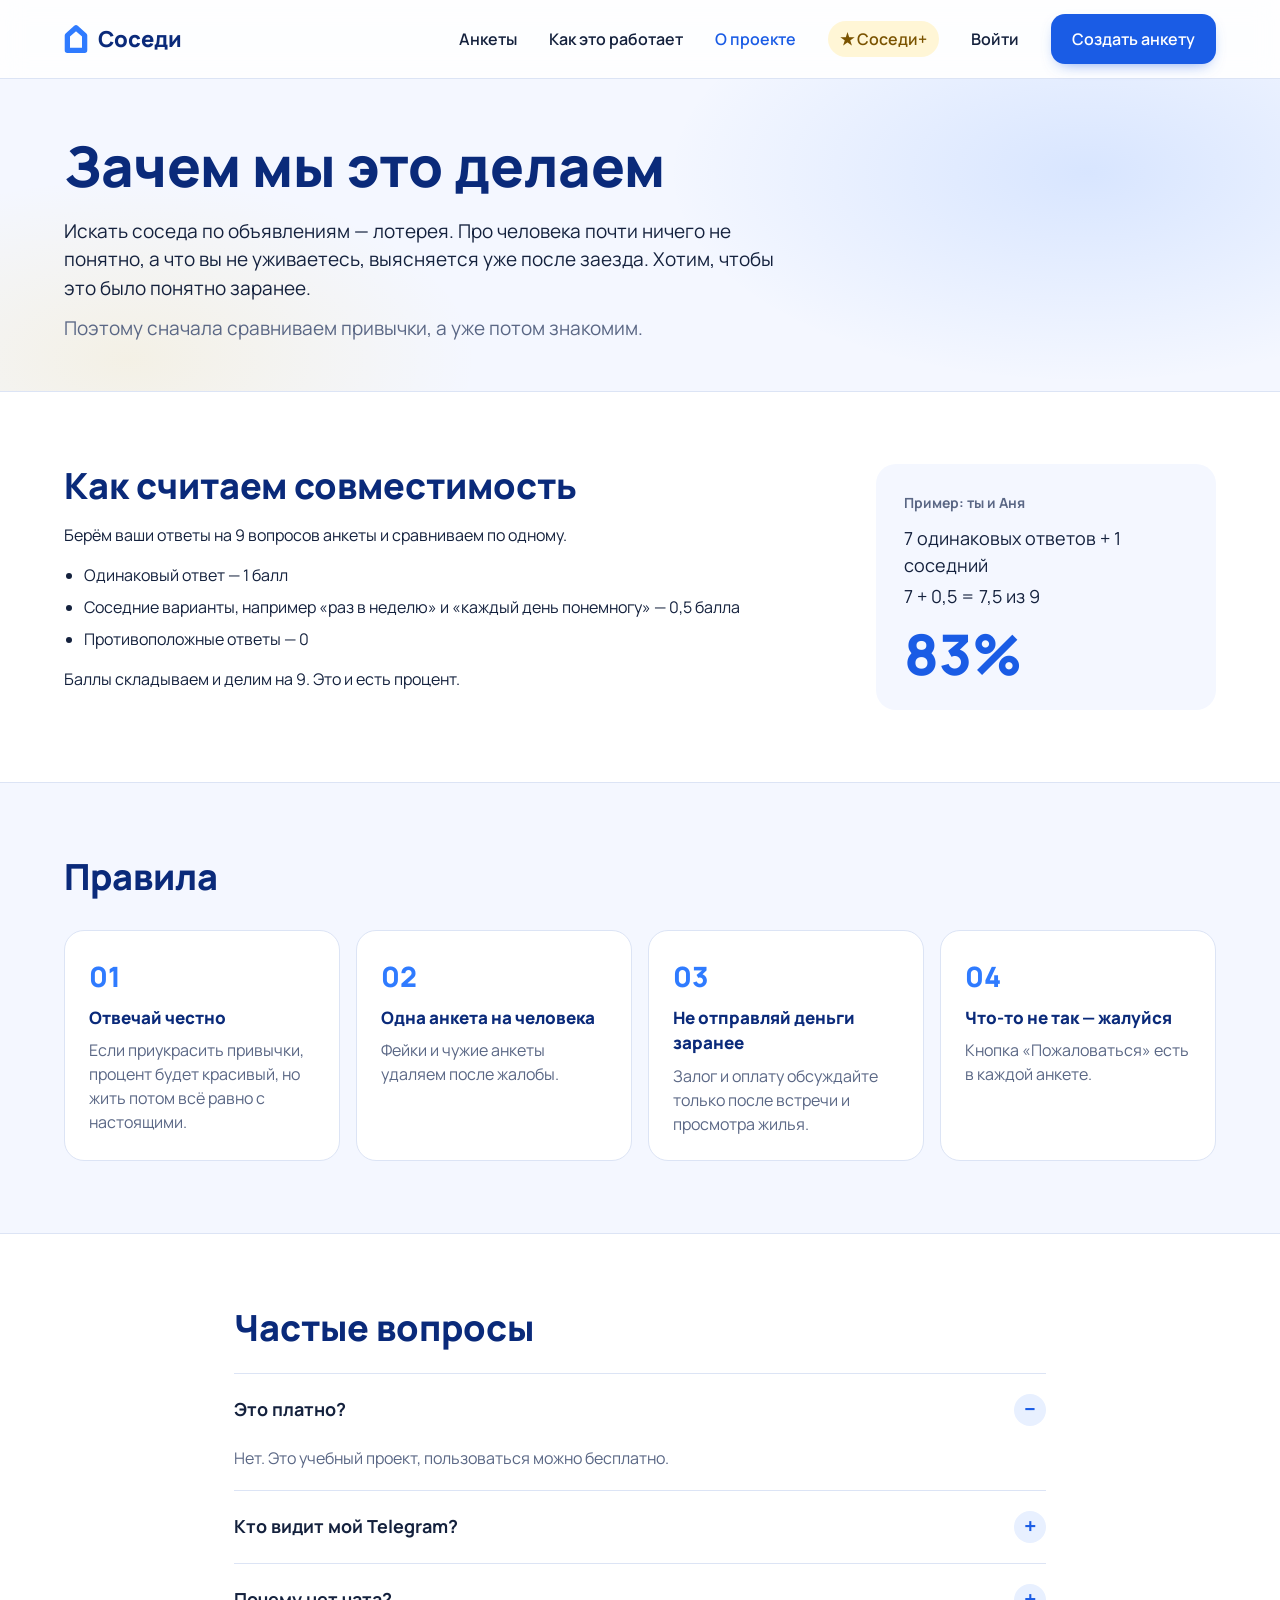
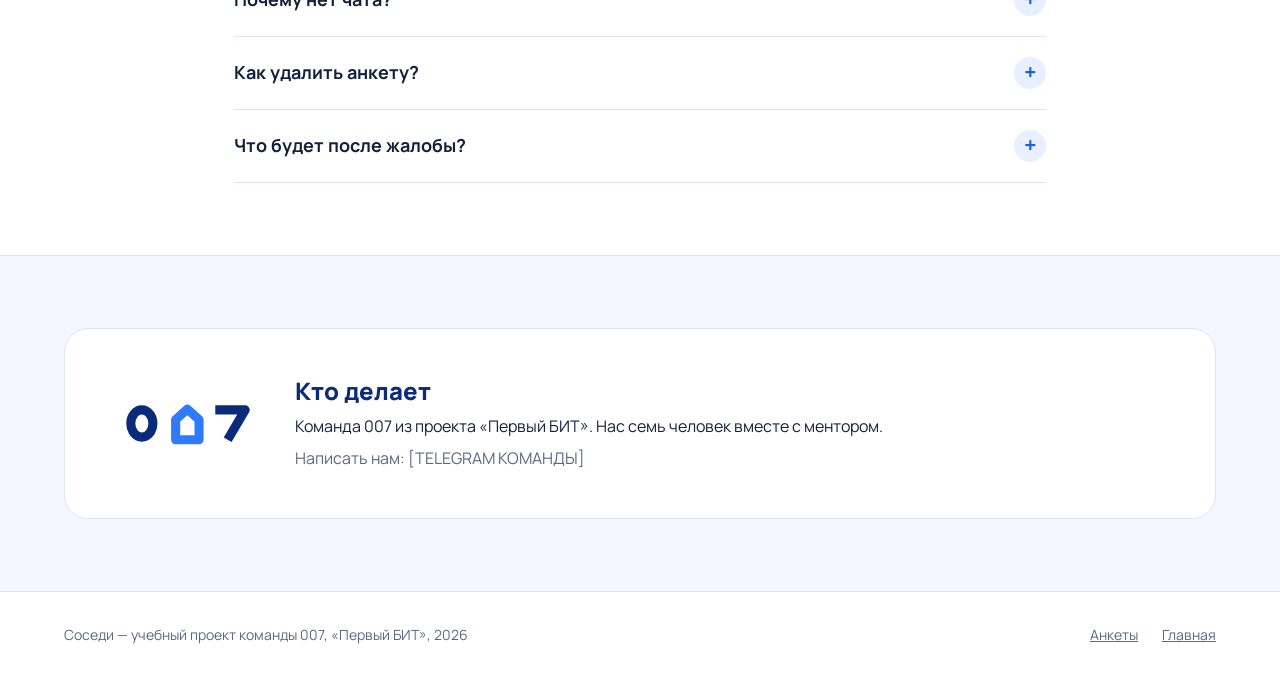
==== docs/about.html @ 102dbbb5 "База данных, фото анкет, подписка «Соседи+», регистрация, редизайн, деплой на Render Co-Authored-By:" ====
<!DOCTYPE html>
<html lang="ru">
<head>
  <meta charset="UTF-8">
  <meta name="viewport" content="width=device-width, initial-scale=1.0">
  <title>О проекте — Соседи</title>
  <link rel="preconnect" href="https://fonts.googleapis.com">
  <link href="https://fonts.googleapis.com/css2?family=Manrope:wght@400;500;600;700;800&display=swap" rel="stylesheet">
  <link rel="stylesheet" href="css/style.css">
</head>
<body>

  <header class="header">
    <div class="container header__inner">
      <a href="index.html" class="logo">
        <svg width="24" height="30" viewBox="200 62 100 122" fill="none">
          <path d="M214 170 V108 L250 76 L286 108 V170 Z" stroke="#2F7BFF" stroke-width="22" stroke-linejoin="round"/>
        </svg>
        Соседи
      </a>
      <nav class="menu" id="menu">
        <a href="catalog.html">Анкеты</a>
        <a href="index.html#how">Как это работает</a>
        <a href="about.html" class="active">О проекте</a>
        <a href="premium.html" class="menu__plus">★ Соседи+</a>
        <a href="login.html" id="login-link">Войти</a>
        <a href="anketa.html" class="btn btn--small">Создать анкету</a>
      </nav>
      <button class="burger" id="burger" aria-label="Открыть меню">
        <span></span>
        <span></span>
        <span></span>
      </button>
    </div>
  </header>

  <main>
    <section class="hero hero--small">
      <div class="container">
        <h1>Зачем мы это делаем</h1>
        <p class="about__lead">Искать соседа по объявлениям — лотерея. Про человека почти ничего не понятно, а что вы не уживаетесь, выясняется уже после заезда. Хотим, чтобы это было понятно заранее.</p>
        <p class="about__lead about__lead--muted">Поэтому сначала сравниваем привычки, а уже потом знакомим.</p>
      </div>
    </section>

    <section class="section section--white">
      <div class="container about__formula">
        <div>
          <h2>Как считаем совместимость</h2>
          <p>Берём ваши ответы на 9 вопросов анкеты и сравниваем по одному.</p>
          <ul>
            <li>Одинаковый ответ — 1 балл</li>
            <li>Соседние варианты, например «раз в неделю» и «каждый день понемногу» — 0,5 балла</li>
            <li>Противоположные ответы — 0</li>
          </ul>
          <p>Баллы складываем и делим на 9. Это и есть процент.</p>
        </div>
        <div class="example">
          <p class="example__label">Пример: ты и Аня</p>
          <p>7 одинаковых ответов + 1 соседний</p>
          <p>7 + 0,5 = 7,5 из 9</p>
          <p class="big-percent">83%</p>
        </div>
      </div>
    </section>

    <section class="section">
      <div class="container">
        <h2>Правила</h2>
        <ol class="rules">
          <li>
            <span class="rules__num">01</span>
            <h3>Отвечай честно</h3>
            <p>Если приукрасить привычки, процент будет красивый, но жить потом всё равно с настоящими.</p>
          </li>
          <li>
            <span class="rules__num">02</span>
            <h3>Одна анкета на человека</h3>
            <p>Фейки и чужие анкеты удаляем после жалобы.</p>
          </li>
          <li>
            <span class="rules__num">03</span>
            <h3>Не отправляй деньги заранее</h3>
            <p>Залог и оплату обсуждайте только после встречи и просмотра жилья.</p>
          </li>
          <li>
            <span class="rules__num">04</span>
            <h3>Что-то не так — жалуйся</h3>
            <p>Кнопка «Пожаловаться» есть в каждой анкете.</p>
          </li>
        </ol>
      </div>
    </section>

    <section class="section section--white">
      <div class="container container--narrow">
        <h2>Частые вопросы</h2>
        <div class="faq">
          <details open>
            <summary>Это платно?</summary>
            <p>Нет. Это учебный проект, пользоваться можно бесплатно.</p>
          </details>
          <details>
            <summary>Кто видит мой Telegram?</summary>
            <p>Только человек, с которым интерес оказался взаимным. Остальные видят анкету без контактов.</p>
          </details>
          <details>
            <summary>Почему нет чата?</summary>
            <p>Не хотим хранить вашу переписку. Договориться и встретиться проще в Telegram.</p>
          </details>
          <details>
            <summary>Как удалить анкету?</summary>
            <p>Открой свою анкету и нажми «Удалить анкету». Она сразу пропадёт из поиска.</p>
          </details>
          <details>
            <summary>Что будет после жалобы?</summary>
            <p>Мы посмотрим анкету. Если она нарушает правила, скроем её.</p>
          </details>
        </div>
      </div>
    </section>

    <section class="section">
      <div class="container">
        <div class="team">
          <!-- логотип команды 007 -->
          <svg width="150" height="65" viewBox="22 20 460 200">
            <ellipse cx="110" cy="120" rx="34" ry="42" fill="none" stroke="#0a2a7a" stroke-width="28"/>
            <path d="M214 170 V108 L250 76 L286 108 V170 Z" fill="none" stroke="#2f7bff" stroke-width="28" stroke-linejoin="round"/>
            <path d="M336 78 H428 L374 170" fill="none" stroke="#0a2a7a" stroke-width="28" stroke-linejoin="round"/>
          </svg>
          <div>
            <h2>Кто делает</h2>
            <p>Команда 007 из проекта «Первый БИТ». Нас семь человек вместе с ментором.</p>
            <p class="team__contact">Написать нам: [TELEGRAM КОМАНДЫ]</p>
          </div>
        </div>
      </div>
    </section>
  </main>

  <footer class="footer">
    <div class="container footer__inner">
      <p>Соседи — учебный проект команды 007, «Первый БИТ», 2026</p>
      <div class="footer__links">
        <a href="catalog.html">Анкеты</a>
        <a href="index.html">Главная</a>
      </div>
    </div>
  </footer>

  <script src="js/api.js"></script>
  <script src="js/main.js"></script>
  <script src="js/about.js"></script>
</body>
</html>
---- docs/css/style.css ----
/* ===== Переменные: цвета, скругления ===== */
/* если захотим поменять цвет, меняем только здесь */
:root {
  --primary: #1A5CE5;       /* кнопки, ссылки */
  --primary-hover: #1450C8; /* кнопка при наведении */
  --brand: #2F7BFF;         /* синий из логотипа */
  --navy: #0A2A7A;          /* заголовки */
  --text: #14213D;
  --muted: #5A6785;         /* серый текст */
  --bg: #F4F7FF;            /* фон страницы */
  --white: #FFFFFF;
  --light-blue: #E8F0FF;
  --border: #DCE4F5;
  --green: #1C7C54;

  --radius: 12px;      /* кнопки */
  --radius-big: 20px;  /* карточки */
}

/* ===== Общее ===== */
* {
  box-sizing: border-box;
}

/* элементы с атрибутом hidden точно прячем (их показывает/прячет js) */
[hidden] {
  display: none !important;
}

body {
  margin: 0;
  font-family: "Manrope", Arial, sans-serif;
  font-size: 16px;
  line-height: 1.5;
  color: var(--text);
  background: var(--bg);
}

h1, h2, h3 {
  color: var(--navy);
  font-weight: 800;
  margin: 0;
}

h1 {
  font-size: 56px;
  line-height: 1.1;
}

h2 {
  font-size: 36px;
  line-height: 1.2;
}

h3 {
  font-size: 20px;
  margin-bottom: 8px;
}

p {
  margin: 0;
}

a {
  color: var(--primary);
}

/* контейнер, чтобы контент не растягивался на весь экран */
.container {
  max-width: 1200px;
  margin: 0 auto;
  padding: 0 24px;
}

/* ===== Кнопки ===== */
.btn {
  display: inline-block;
  padding: 16px 28px;
  background: var(--primary);
  color: var(--white);
  border: 1px solid transparent;
  border-radius: var(--radius);
  font-family: inherit;
  font-size: 16px;
  font-weight: 700;
  line-height: 1.5;
  text-decoration: none;
  cursor: pointer;
  transition: background 0.2s;
}

.btn:hover {
  background: var(--primary-hover);
}

.btn:active {
  transform: scale(0.98);
}

.btn--small {
  padding: 12px 20px;
}

.btn--light {
  background: var(--white);
  color: var(--primary);
  border: 1px solid #C9D6F2;
}

.btn--light:hover {
  background: var(--light-blue);
}

.btn--white {
  background: var(--white);
  color: var(--navy);
}

.btn--white:hover {
  background: var(--light-blue);
}

/* ===== Шапка ===== */
.header {
  background: var(--white);
  border-bottom: 1px solid var(--border);
}

.header__inner {
  display: flex;
  align-items: center;
  justify-content: space-between;
  padding-top: 14px;
  padding-bottom: 14px;
}

.logo {
  display: flex;
  align-items: center;
  gap: 10px;
  font-size: 22px;
  font-weight: 800;
  color: var(--navy);
  text-decoration: none;
}

.menu {
  display: flex;
  align-items: center;
  gap: 32px;
}

.menu a {
  color: var(--text);
  font-weight: 600;
  text-decoration: none;
}

.menu a:hover,
.menu a.active {
  color: var(--primary);
}

.menu .btn {
  color: var(--white);
}

/* бургер прячем на компьютере */
.burger {
  display: none;
  width: 44px;
  height: 44px;
  padding: 10px;
  background: var(--white);
  border: 1px solid var(--border);
  border-radius: var(--radius);
  cursor: pointer;
}

.burger span {
  display: block;
  height: 2px;
  margin: 5px 0;
  background: var(--navy);
}

/* ===== Первый экран ===== */
.hero {
  padding: 64px 0 72px;
}

.hero__inner {
  display: flex;
  align-items: center;
  gap: 48px;
}

.hero__text {
  flex: 1;
}

.label {
  display: inline-block;
  margin-bottom: 20px;
  padding: 6px 14px;
  background: var(--light-blue);
  color: var(--primary);
  border-radius: 999px;
  font-size: 14px;
  font-weight: 700;
}

.hero__desc {
  margin-top: 24px;
  font-size: 18px;
  color: var(--muted);
  max-width: 520px;
}

.hero__buttons {
  display: flex;
  gap: 12px;
  margin-top: 32px;
}

.hero__note {
  margin-top: 20px;
  font-size: 14px;
  color: var(--muted);
}

/* карточка справа */
.hero__card {
  flex: 0 0 400px;
  padding: 24px;
  background: var(--white);
  border: 1px solid var(--border);
  border-radius: var(--radius-big);
  box-shadow: 0 24px 48px -24px rgba(10, 42, 122, 0.3);
}

.card-top {
  display: flex;
  justify-content: space-between;
  align-items: center;
}

.person {
  display: flex;
  align-items: center;
  gap: 14px;
}

.avatar {
  width: 52px;
  height: 52px;
  border-radius: 50%;
  background: var(--light-blue);
  color: var(--primary);
  display: flex;
  align-items: center;
  justify-content: center;
  font-size: 20px;
  font-weight: 800;
}

.person__name {
  font-weight: 800;
  font-size: 18px;
  color: var(--navy);
}

.person__info {
  font-size: 14px;
  color: var(--muted);
}

.match {
  text-align: right;
}

.match__num {
  display: block;
  font-size: 28px;
  font-weight: 800;
  color: var(--primary);
}

.match__text {
  font-size: 12px;
  color: var(--muted);
}

.progress {
  height: 8px;
  margin-top: 16px;
  background: var(--light-blue);
  border-radius: 999px;
}

.progress__bar {
  height: 100%;
  background: var(--brand);
  border-radius: 999px;
}

.checks {
  list-style: none;
  margin: 20px 0 0;
  padding: 0;
}

.checks li {
  margin-bottom: 10px;
}

.checks li::before {
  content: "✓";
  margin-right: 10px;
  color: var(--green);
  font-weight: 800;
}

/* ===== Секции ===== */
.section {
  padding: 72px 0;
}

.section--white {
  background: var(--white);
  border-top: 1px solid var(--border);
  border-bottom: 1px solid var(--border);
}

.section__desc {
  margin-top: 12px;
  font-size: 18px;
  color: var(--muted);
}

/* три шага */
.steps {
  display: grid;
  grid-template-columns: repeat(3, 1fr);
  gap: 24px;
  margin-top: 40px;
}

.step {
  padding: 28px;
  background: var(--bg);
  border-radius: var(--radius-big);
}

.step__num {
  display: flex;
  align-items: center;
  justify-content: center;
  width: 40px;
  height: 40px;
  margin-bottom: 20px;
  background: var(--primary);
  color: var(--white);
  border-radius: 50%;
  font-weight: 800;
}

.step p,
.safety p {
  color: var(--muted);
}

/* список вопросов */
.chips {
  list-style: none;
  display: flex;
  flex-wrap: wrap;
  gap: 12px;
  margin: 32px 0 0;
  padding: 0;
}

.chips li {
  padding: 12px 20px;
  background: var(--white);
  border: 1px solid var(--border);
  border-radius: 999px;
  font-weight: 600;
}

/* безопасность */
.safety {
  display: grid;
  grid-template-columns: repeat(4, 1fr);
  gap: 32px;
  margin-top: 40px;
}

.safety h3 {
  font-size: 18px;
}

/* синий блок в конце */
.cta {
  display: flex;
  justify-content: space-between;
  align-items: center;
  gap: 24px;
  padding: 56px;
  background: var(--navy);
  border-radius: 24px;
}

.cta h2 {
  color: var(--white);
}

.cta p {
  margin-top: 12px;
  color: #C9D6F2;
}

/* ===== Подвал ===== */
.footer {
  background: var(--white);
  border-top: 1px solid var(--border);
  font-size: 14px;
  color: var(--muted);
}

.footer__inner {
  display: flex;
  justify-content: space-between;
  padding-top: 32px;
  padding-bottom: 32px;
}

.footer__links {
  display: flex;
  gap: 24px;
}

.footer a {
  color: var(--muted);
}

/* ===== Планшет ===== */
@media (max-width: 1024px) {
  h1 {
    font-size: 44px;
  }

  .hero__inner {
    flex-direction: column;
    align-items: flex-start;
  }

  .hero__card {
    flex-basis: auto;
    width: 100%;
    max-width: 420px;
  }

  .safety {
    grid-template-columns: repeat(2, 1fr);
  }
}

/* ===== Телефон ===== */
@media (max-width: 768px) {
  h1 {
    font-size: 36px;
  }

  h2 {
    font-size: 28px;
  }

  /* меню прячем и показываем бургер */
  .burger {
    display: block;
  }

  .menu {
    display: none;
    position: absolute;
    top: 73px;
    left: 0;
    right: 0;
    flex-direction: column;
    align-items: stretch;
    gap: 0;
    padding: 8px 24px 20px;
    background: var(--white);
    border-bottom: 1px solid var(--border);
  }

  .menu a {
    padding: 12px 0;
  }

  .menu .btn {
    margin-top: 8px;
    text-align: center;
  }

  /* этот класс добавляет js/main.js по нажатию на бургер */
  .menu--open {
    display: flex;
  }

  .header {
    position: relative;
  }

  .hero {
    padding: 40px 0 56px;
  }

  .hero__buttons {
    flex-direction: column;
  }

  .hero__buttons .btn {
    text-align: center;
  }

  .steps,
  .safety {
    grid-template-columns: 1fr;
  }

  .section {
    padding: 56px 0;
  }

  .cta {
    flex-direction: column;
    align-items: flex-start;
    padding: 32px 24px;
  }

  .footer__inner {
    flex-direction: column;
    gap: 16px;
  }
}


/* =========================================================
   Внутренние страницы: анкета, каталог, карточка, о проекте
   ========================================================= */

.container--narrow {
  max-width: 860px;
}

.btn--danger {
  background: var(--white);
  color: #C2362F;
  border-color: #F2C7C4;
}

.btn--danger:hover {
  background: #FDECEB;
}

.btn--red {
  background: #C2362F;
}

.btn--red:hover {
  background: #A12B25;
}

.page {
  padding: 40px 0 72px;
}

.page__head {
  display: flex;
  flex-wrap: wrap;
  align-items: center;
  gap: 12px;
}

.page__title {
  font-size: 44px;
}

.page__desc {
  margin-top: 8px;
  color: var(--muted);
}

.badge {
  display: inline-block;
  padding: 4px 12px;
  border-radius: 999px;
  font-size: 13px;
  font-weight: 700;
}

.badge--demo {
  background: #FFF4DF;
  color: #9A6200;
}

/* ===== Анкета ===== */
.stepper {
  display: flex;
  gap: 8px;
  margin: 28px 0 0;
  padding: 0;
  list-style: none;
}

.stepper__item {
  flex: 1;
  font-size: 14px;
  font-weight: 700;
  color: var(--muted);
}

/* полоска над названием шага */
.stepper__item::before {
  content: "";
  display: block;
  height: 6px;
  margin-bottom: 10px;
  background: var(--border);
  border-radius: 999px;
}

.stepper__item--active {
  color: var(--navy);
}

.stepper__item--active::before {
  background: var(--primary);
}

.form-layout {
  display: flex;
  align-items: flex-start;
  gap: 24px;
  margin-top: 32px;
}

.form-card {
  flex: 1;
  padding: 36px;
  background: var(--white);
  border: 1px solid var(--border);
  border-radius: var(--radius-big);
}

.form-step {
  display: flex;
  flex-direction: column;
  gap: 24px;
}

.form-step h2 {
  font-size: 24px;
}

.form-step__top {
  display: flex;
  flex-wrap: wrap;
  justify-content: space-between;
  align-items: baseline;
  gap: 8px;
}

.form-step__desc {
  margin-top: -16px;
  color: var(--muted);
}

.counter {
  font-weight: 700;
  color: var(--primary);
}

.field {
  display: flex;
  flex-direction: column;
  gap: 8px;
  font-weight: 700;
}

.field input,
.field textarea {
  height: 48px;
  padding: 0 16px;
  border: 1px solid #C9D6F2;
  border-radius: var(--radius);
  font-family: inherit;
  font-size: 16px;
  font-weight: 500;
  color: var(--text);
}

.field textarea {
  height: auto;
  padding: 12px 16px;
  resize: vertical;
}

.field input:focus,
.field textarea:focus {
  outline: none;
  border-color: var(--primary);
  box-shadow: 0 0 0 3px #D5E2FC;
}

.field__hint,
.field__optional {
  font-size: 14px;
  font-weight: 500;
  color: var(--muted);
}

.question {
  margin: 0;
  padding: 0;
  border: 0;
}

.question legend {
  margin-bottom: 12px;
  padding: 0;
  font-weight: 700;
}

/* на шаге с привычками отделяем вопросы линией */
.form-step[data-step="2"] .question {
  padding-bottom: 24px;
  border-bottom: 1px solid var(--border);
}

.chips-row {
  display: flex;
  flex-wrap: wrap;
  gap: 8px;
}

/* кнопка-вариант: сам кружок radio прячем, оформляем текст рядом */
.chip {
  position: relative;
  cursor: pointer;
}

.chip input {
  position: absolute;
  opacity: 0;
  width: 1px;
  height: 1px;
}

.chip span {
  display: inline-block;
  padding: 10px 16px;
  background: var(--white);
  border: 1px solid #C9D6F2;
  border-radius: 999px;
  font-weight: 600;
  transition: border-color 0.2s, background 0.2s;
}

.chip span:hover {
  border-color: var(--primary);
}

.chip input:checked + span {
  background: var(--light-blue);
  border-color: var(--primary);
  color: var(--navy);
}

/* видно, где фокус, если ходить по форме клавишей Tab */
.chip input:focus-visible + span {
  outline: 3px solid #8FB0F5;
  outline-offset: 2px;
}

.chip--small span {
  padding: 6px 14px;
  font-size: 15px;
}

.summary {
  display: grid;
  grid-template-columns: repeat(2, 1fr);
  gap: 16px;
  margin: 0;
}

.summary div {
  padding: 16px;
  background: var(--bg);
  border-radius: 14px;
}

.summary dt {
  font-size: 14px;
  color: var(--muted);
}

.summary dd {
  margin: 4px 0 0;
  font-weight: 700;
}

.checkbox {
  display: flex;
  align-items: flex-start;
  gap: 12px;
  margin-bottom: 12px;
  cursor: pointer;
}

.checkbox input {
  flex-shrink: 0;
  width: 20px;
  height: 20px;
  margin: 2px 0 0;
  accent-color: var(--primary);
}

.form-error {
  margin-top: 24px;
  padding: 12px 16px;
  background: #FDECEB;
  color: #C2362F;
  border-radius: var(--radius);
  font-weight: 600;
}

.form-buttons {
  display: flex;
  gap: 12px;
  margin-top: 32px;
}

/* кнопка «Дальше» всегда справа */
#next-btn {
  margin-left: auto;
}

.side-note {
  flex: 0 0 300px;
  padding: 24px;
  background: var(--light-blue);
  border-radius: var(--radius-big);
}

.side-note h2 {
  font-size: 18px;
}

.side-note p {
  margin-top: 12px;
}

.done {
  max-width: 640px;
  margin: 24px auto 0;
  padding: 48px;
  background: var(--white);
  border: 1px solid var(--border);
  border-radius: 24px;
  text-align: center;
}

.done h1 {
  font-size: 32px;
}

.done p {
  margin-top: 12px;
  color: var(--muted);
}

.done__icon {
  display: flex;
  align-items: center;
  justify-content: center;
  width: 64px;
  height: 64px;
  margin: 0 auto 20px;
  background: #E7F5EE;
  color: var(--green);
  border-radius: 50%;
  font-size: 32px;
  font-weight: 800;
}

.done__buttons {
  display: flex;
  flex-wrap: wrap;
  justify-content: center;
  gap: 12px;
  margin-top: 28px;
}

.confirm {
  margin-top: 24px;
  padding: 20px;
  background: #FDECEB;
  border-radius: 16px;
  text-align: left;
}

.confirm p {
  margin-top: 4px;
  color: var(--text);
}

.confirm__buttons {
  display: flex;
  flex-wrap: wrap;
  gap: 8px;
  margin-top: 16px;
}

/* ===== Каталог ===== */
.filters-toggle {
  display: none;
  width: 100%;
  margin-top: 20px;
}

.catalog {
  display: flex;
  align-items: flex-start;
  gap: 24px;
  margin-top: 24px;
}

.filters {
  flex: 0 0 280px;
  display: flex;
  flex-direction: column;
  gap: 24px;
  padding: 24px;
  background: var(--white);
  border: 1px solid var(--border);
  border-radius: var(--radius-big);
}

.filters legend {
  font-weight: 800;
  color: var(--navy);
}

.results {
  flex: 1;
  min-width: 0;
}

.results__count {
  margin-bottom: 16px;
  font-weight: 700;
  color: var(--muted);
}

.cards {
  display: grid;
  grid-template-columns: repeat(auto-fill, minmax(260px, 1fr));
  gap: 16px;
  margin: 0;
  padding: 0;
  list-style: none;
}

.person-card {
  display: flex;
  flex-direction: column;
  gap: 14px;
  padding: 20px;
  background: var(--white);
  border: 1px solid var(--border);
  border-radius: var(--radius-big);
}

.person-card__top {
  display: flex;
  justify-content: space-between;
  align-items: flex-start;
  gap: 12px;
}

.person-card .avatar {
  flex-shrink: 0;
  width: 48px;
  height: 48px;
  font-size: 18px;
}

.person-card__place {
  font-size: 14px;
}

.person-card__link {
  margin-top: auto;
  padding: 12px;
  background: var(--light-blue);
  border-radius: var(--radius);
  font-weight: 700;
  text-align: center;
  text-decoration: none;
}

.person-card__link:hover {
  background: #DCE7FF;
}

.match-badge {
  flex-shrink: 0;
  padding: 4px 10px;
  border-radius: 999px;
  font-size: 15px;
  font-weight: 800;
}

.match-badge--high {
  background: #E7F5EE;
  color: var(--green);
}

.match-badge--mid {
  background: var(--light-blue);
  color: var(--primary);
}

.match-badge--low {
  background: #EEF1F7;
  color: var(--muted);
}

.tags {
  display: flex;
  flex-wrap: wrap;
  gap: 6px;
  margin: 0;
  padding: 0;
  list-style: none;
}

.tags li {
  padding: 4px 10px;
  background: var(--bg);
  border-radius: 999px;
  font-size: 13px;
  font-weight: 600;
}

.results__more {
  display: flex;
  justify-content: center;
  margin-top: 24px;
}

.empty {
  padding: 48px 24px;
  background: var(--white);
  border: 1px dashed #C9D6F2;
  border-radius: var(--radius-big);
  text-align: center;
}

.empty__title {
  font-size: 20px;
  font-weight: 800;
  color: var(--navy);
}

.empty p + p {
  margin-top: 8px;
  color: var(--muted);
}

.empty .btn {
  margin-top: 20px;
}

/* ===== Карточка соседа ===== */
.back-link {
  display: inline-block;
  margin-bottom: 24px;
  font-weight: 700;
  text-decoration: none;
}

.profile {
  display: flex;
  align-items: flex-start;
  gap: 24px;
}

.profile__card {
  flex: 0 0 380px;
  padding: 28px;
  background: var(--white);
  border: 1px solid var(--border);
  border-radius: var(--radius-big);
}

.profile__match {
  flex: 1;
  min-width: 0;
  padding: 28px;
  background: var(--white);
  border: 1px solid var(--border);
  border-radius: var(--radius-big);
}

.avatar--big {
  flex-shrink: 0;
  width: 72px;
  height: 72px;
  font-size: 28px;
}

.profile__name-row {
  display: flex;
  align-items: center;
  gap: 8px;
}

.profile__name-row h1 {
  font-size: 28px;
}

.profile__info {
  display: flex;
  flex-direction: column;
  gap: 12px;
  margin: 24px 0 0;
}

.profile__info div {
  display: flex;
  justify-content: space-between;
  gap: 16px;
}

.profile__info dt {
  color: var(--muted);
}

.profile__info dd {
  margin: 0;
  font-weight: 700;
  text-align: right;
}

.profile__subtitle {
  margin: 24px 0 6px;
  font-size: 16px;
}

.profile__actions {
  display: flex;
  flex-direction: column;
  gap: 12px;
  margin-top: 28px;
}

.profile__small-buttons {
  display: flex;
  gap: 12px;
}

.profile__small-buttons .btn {
  flex: 1;
  padding: 12px;
}

.status {
  padding: 16px;
  border-radius: 14px;
}

.status p + p {
  margin-top: 4px;
}

.status--blue {
  background: var(--light-blue);
}

.status--green {
  background: #E7F5EE;
}

.status--gray {
  margin-top: 20px;
  background: var(--bg);
  font-size: 15px;
}

.status__small {
  font-size: 13px;
  color: var(--muted);
}

.demo-btn {
  margin-top: 12px;
  padding: 8px 14px;
  background: var(--white);
  color: var(--primary);
  border: 1px dashed var(--primary);
  border-radius: 10px;
  font-family: inherit;
  font-size: 14px;
  font-weight: 700;
  cursor: pointer;
}

.report {
  margin-top: 20px;
  padding: 20px;
  background: #FDECEB;
  border-radius: 16px;
}

.report fieldset {
  margin: 0;
  padding: 0;
  border: 0;
}

.report legend {
  margin-bottom: 12px;
  padding: 0;
  font-weight: 800;
}

.report .form-error {
  margin-top: 4px;
  padding: 0;
  background: none;
}

.report__buttons {
  display: flex;
  flex-wrap: wrap;
  gap: 8px;
  margin-top: 16px;
}

.profile__match-top {
  display: flex;
  flex-wrap: wrap;
  justify-content: space-between;
  align-items: flex-end;
  gap: 16px;
}

.profile__match-top h2 {
  font-size: 20px;
}

.big-percent {
  font-size: 56px;
  line-height: 1;
  font-weight: 800;
  color: var(--primary);
}

/* на телефоне таблицу можно прокрутить вбок */
.table-wrap {
  margin-top: 24px;
  overflow-x: auto;
}

.compare {
  width: 100%;
  min-width: 480px;
  border-collapse: collapse;
  font-size: 15px;
}

.compare th {
  padding: 8px;
  font-size: 13px;
  color: var(--muted);
  text-align: left;
}

.compare td {
  padding: 12px 8px;
  border-top: 1px solid var(--border);
}

.compare td:first-child {
  font-weight: 700;
}

.compare th:last-child,
.compare td:last-child {
  text-align: right;
}

.result {
  display: inline-block;
  padding: 3px 10px;
  border-radius: 999px;
  font-size: 13px;
  font-weight: 700;
  white-space: nowrap;
}

.result--yes {
  background: #E7F5EE;
  color: var(--green);
}

.result--part {
  background: #FFF4DF;
  color: #9A6200;
}

.result--no {
  background: #FDECEB;
  color: #C2362F;
}

.profile__how {
  margin-top: 16px;
  font-size: 14px;
  color: var(--muted);
}

.profile__how a {
  font-weight: 700;
}

.notice {
  max-width: 640px;
  padding: 32px;
  background: var(--white);
  border: 1px solid var(--border);
  border-radius: var(--radius-big);
}

.notice h1 {
  font-size: 26px;
}

.notice p {
  margin-top: 8px;
  color: var(--muted);
}

.notice__buttons {
  display: flex;
  flex-wrap: wrap;
  gap: 12px;
  margin-top: 20px;
}

/* ===== О проекте ===== */
.hero--small {
  padding: 56px 0 48px;
}

.hero--small h1 {
  max-width: 820px;
}

.about__lead {
  max-width: 720px;
  margin-top: 20px;
  font-size: 19px;
}

.about__lead--muted {
  margin-top: 12px;
  color: var(--muted);
}

.about__formula {
  display: flex;
  align-items: flex-start;
  gap: 40px;
}

.about__formula > div:first-child {
  flex: 1;
}

.about__formula p,
.about__formula ul {
  margin-top: 16px;
}

.about__formula ul {
  padding-left: 20px;
}

.about__formula li {
  margin-bottom: 8px;
}

.example {
  flex: 0 0 340px;
  padding: 28px;
  background: var(--bg);
  border-radius: var(--radius-big);
}

.example p {
  margin-top: 4px;
  font-size: 18px;
}

.example .example__label {
  margin: 0 0 12px;
  font-size: 14px;
  font-weight: 700;
  color: var(--muted);
}

.example .big-percent {
  margin-top: 16px;
  font-size: 56px;
}

.rules {
  display: grid;
  grid-template-columns: repeat(4, 1fr);
  gap: 16px;
  margin: 32px 0 0;
  padding: 0;
  list-style: none;
}

.rules li {
  padding: 24px;
  background: var(--white);
  border: 1px solid var(--border);
  border-radius: var(--radius-big);
}

.rules__num {
  display: block;
  margin-bottom: 8px;
  font-size: 28px;
  font-weight: 800;
  color: var(--brand);
}

.rules h3 {
  font-size: 17px;
}

.rules p {
  color: var(--muted);
}

.faq {
  margin-top: 24px;
  border-top: 1px solid var(--border);
}

.faq details {
  border-bottom: 1px solid var(--border);
}

.faq summary {
  display: flex;
  justify-content: space-between;
  align-items: center;
  gap: 16px;
  padding: 20px 0;
  font-size: 18px;
  font-weight: 700;
  cursor: pointer;
  list-style: none;
}

/* убираем стандартный треугольник в Safari */
.faq summary::-webkit-details-marker {
  display: none;
}

.faq summary::after {
  content: "+";
  display: flex;
  align-items: center;
  justify-content: center;
  flex-shrink: 0;
  width: 32px;
  height: 32px;
  background: var(--light-blue);
  color: var(--primary);
  border-radius: 50%;
  font-size: 22px;
}

.faq details[open] summary::after {
  content: "−";
}

.faq details p {
  padding: 0 48px 20px 0;
  color: var(--muted);
}

.team {
  display: flex;
  align-items: center;
  gap: 32px;
  padding: 48px;
  background: var(--white);
  border: 1px solid var(--border);
  border-radius: 24px;
}

.team h2 {
  font-size: 24px;
}

.team p {
  margin-top: 8px;
}

.team__contact {
  color: var(--muted);
}

/* ===== Внутренние страницы: планшет ===== */
@media (max-width: 1024px) {
  .form-layout,
  .profile,
  .about__formula {
    flex-direction: column;
    align-items: stretch;
  }

  .side-note,
  .profile__card,
  .example {
    flex-basis: auto;
  }

  .rules {
    grid-template-columns: repeat(2, 1fr);
  }
}

/* ===== Внутренние страницы: телефон ===== */
@media (max-width: 768px) {
  .page {
    padding: 24px 0 56px;
  }

  .page__title {
    font-size: 32px;
  }

  .stepper__item {
    font-size: 0; /* на телефоне оставляем только полоски */
  }

  .form-card {
    padding: 20px;
  }

  .summary {
    grid-template-columns: 1fr;
  }

  .form-buttons .btn {
    padding: 14px 20px;
  }

  .filters-toggle {
    display: block;
  }

  .catalog {
    flex-direction: column;
    align-items: stretch;
  }

  .filters {
    display: none;
    flex-basis: auto;
  }

  .filters--open {
    display: flex;
  }

  .profile__card,
  .profile__match {
    padding: 20px;
  }

  .big-percent {
    font-size: 44px;
  }

  .done {
    padding: 28px 20px;
  }

  .rules {
    grid-template-columns: 1fr;
  }

  .team {
    flex-direction: column;
    align-items: flex-start;
    padding: 24px;
  }

  .faq details p {
    padding-right: 0;
  }
}


/* =========================================================
   Страницы, которые работают с сервером: вход, мои отметки
   ========================================================= */

/* синяя плашка-подсказка */
.info-bar {
  margin-top: 16px;
  padding: 12px 16px;
  background: var(--light-blue);
  border-radius: var(--radius);
}

.info-bar p + p {
  margin-top: 4px;
}

code {
  padding: 1px 6px;
  background: var(--white);
  border-radius: 6px;
  font-size: 15px;
}

.login-card {
  max-width: 440px;
  margin: 24px auto 0;
  padding: 36px;
  background: var(--white);
  border: 1px solid var(--border);
  border-radius: var(--radius-big);
}

.login-form {
  display: flex;
  flex-direction: column;
  gap: 16px;
  margin-top: 24px;
}

.login-form .form-error {
  margin-top: 0;
}

.match-login__btn {
  margin-top: 16px;
}

.my-grid {
  display: flex;
  align-items: flex-start;
  gap: 24px;
  margin-top: 24px;
}

.my-card {
  flex: 0 0 360px;
  padding: 28px;
  background: var(--white);
  border: 1px solid var(--border);
  border-radius: var(--radius-big);
}

.my-card--wide {
  flex: 1;
  min-width: 0;
}

.my-card h2 {
  margin-bottom: 12px;
  font-size: 20px;
}

.my-card__buttons {
  display: flex;
  flex-wrap: wrap;
  gap: 12px;
  margin-top: 16px;
}

.received {
  margin-top: 16px;
  font-weight: 700;
  color: var(--green);
}

.my-list {
  margin: 0;
  padding: 0;
  list-style: none;
}

.my-list__item {
  display: flex;
  justify-content: space-between;
  align-items: flex-start;
  gap: 16px;
  padding: 16px 0;
  border-top: 1px solid var(--border);
}

.my-list__name {
  font-size: 18px;
  font-weight: 800;
  text-decoration: none;
}

.my-list__info {
  font-size: 14px;
  color: var(--muted);
}

.my-list__contact {
  margin-top: 6px;
}

.my-empty {
  color: var(--muted);
}

.logout-btn {
  margin-top: 32px;
}

@media (max-width: 768px) {
  .login-card {
    padding: 24px 20px;
  }

  .my-grid {
    flex-direction: column;
    align-items: stretch;
  }

  .my-card {
    flex-basis: auto;
    padding: 20px;
  }
}

/* =====================================================================
   Обновление 2: фото, подписка «Соседи+», лёгкий редизайн
   ===================================================================== */
:root {
  --gold: #F2B705;
  --gold-hover: #E0A800;
  --gold-text: #7A5300;
  --gold-bg: #FFF6D6;
  --shadow: 0 1px 2px rgba(10, 42, 122, 0.06), 0 8px 24px -12px rgba(10, 42, 122, 0.18);
  --shadow-hover: 0 2px 4px rgba(10, 42, 122, 0.06), 0 18px 36px -14px rgba(10, 42, 122, 0.28);
}

/* шапка прилипает и слегка размывает фон под собой */
.header {
  position: sticky;
  top: 0;
  z-index: 50;
  background: rgba(255, 255, 255, 0.85);
  backdrop-filter: saturate(160%) blur(12px);
  -webkit-backdrop-filter: saturate(160%) blur(12px);
}

.menu a.menu__plus {
  color: var(--gold-text);
  padding: 6px 12px;
  background: var(--gold-bg);
  border-radius: 999px;
}

.menu a.menu__plus:hover,
.menu a.menu__plus.active {
  color: var(--gold-text);
  background: #FFEDB0;
}

/* кнопки */
.btn {
  border-radius: 14px;
  transition: background 0.2s, box-shadow 0.2s, transform 0.1s;
}

.btn:not(.btn--light):not(.btn--white):not(.btn--danger) {
  box-shadow: 0 6px 16px -8px rgba(26, 92, 229, 0.7);
}

.btn--gold {
  background: var(--gold);
  color: #3A2800;
}

.btn--gold:not(.btn--light) {
  box-shadow: 0 6px 16px -8px rgba(200, 140, 0, 0.8);
}

.btn--gold:hover {
  background: var(--gold-hover);
}

.btn:disabled {
  opacity: 0.6;
  cursor: wait;
}

/* значок подписки */
.plus-badge {
  display: inline-flex;
  align-items: center;
  gap: 4px;
  padding: 4px 10px;
  background: var(--gold);
  color: #3A2800;
  border-radius: 999px;
  font-size: 13px;
  font-weight: 800;
  white-space: nowrap;
}

.plus-badge--inline {
  font-size: 12px;
  padding: 3px 9px;
}

/* ===== Аватарки ===== */
.avatar--photo {
  object-fit: cover;
  background: var(--light-blue);
}

.avatar--letter {
  color: rgba(10, 42, 122, 0.75);
}

.avatar--small {
  flex-shrink: 0;
  width: 44px;
  height: 44px;
  font-size: 17px;
}

/* ===== Карточка в каталоге: фото сверху ===== */
.person-card {
  padding: 0;
  gap: 0;
  overflow: hidden;
  box-shadow: var(--shadow);
  transition: box-shadow 0.2s, transform 0.2s;
}

.person-card:hover {
  box-shadow: var(--shadow-hover);
  transform: translateY(-2px);
}

.person-card--plus {
  border-color: #F3D57A;
}

.person-card__cover {
  position: relative;
  display: block;
  text-decoration: none;
  aspect-ratio: 4 / 3;
  background: var(--light-blue);
  overflow: hidden;
}

.person-card__cover img {
  width: 100%;
  height: 100%;
  object-fit: cover;
  transition: transform 0.4s;
}

.person-card:hover .person-card__cover img {
  transform: scale(1.03);
}

.person-card__letter {
  display: flex;
  align-items: center;
  justify-content: center;
  width: 100%;
  height: 100%;
  color: rgba(10, 42, 122, 0.55);
  font-size: 72px;
  font-weight: 800;
}

.person-card__cover .plus-badge {
  position: absolute;
  top: 12px;
  left: 12px;
}

.person-card__cover .match-badge {
  position: absolute;
  top: 12px;
  right: 12px;
  box-shadow: 0 4px 12px -4px rgba(0, 0, 0, 0.25);
}

.match-badge--low {
  background: #FFFFFF;
}

.person-card__body {
  display: flex;
  flex: 1;
  flex-direction: column;
  gap: 10px;
  padding: 18px 20px 20px;
}

.person-card__body .person__info {
  margin-top: -8px;
}

/* ===== Карточка соседа: большое фото ===== */
.profile__card {
  box-shadow: var(--shadow);
}

.profile__match {
  box-shadow: var(--shadow);
}

.profile__photo {
  display: flex;
  align-items: center;
  justify-content: center;
  aspect-ratio: 1 / 1;
  margin: -8px -8px 20px;
  border-radius: 16px;
  overflow: hidden;
  background: var(--light-blue);
}

.profile__photo img {
  width: 100%;
  height: 100%;
  object-fit: cover;
}

.profile__photo span {
  color: rgba(10, 42, 122, 0.55);
  font-size: 110px;
  font-weight: 800;
}

.photo-edit {
  display: flex;
  flex-wrap: wrap;
  gap: 10px;
  margin: -8px 0 20px;
}

.photo-edit .form-error {
  flex-basis: 100%;
}

label.btn input[type="file"] {
  display: none;
}

/* ===== Выбор фото в анкете ===== */
.photo-pick {
  display: flex;
  align-items: center;
  gap: 20px;
  margin: 8px 0 24px;
  padding: 16px;
  background: var(--bg);
  border: 1px dashed #C9D6F2;
  border-radius: 16px;
}

.photo-pick__preview {
  flex-shrink: 0;
  display: flex;
  align-items: center;
  justify-content: center;
  width: 104px;
  height: 104px;
  border-radius: 50%;
  background: var(--white);
  border: 1px solid var(--border);
  overflow: hidden;
  font-size: 34px;
}

.photo-pick__preview img {
  width: 100%;
  height: 100%;
  object-fit: cover;
}

.photo-pick__title {
  font-weight: 700;
}

.photo-pick__buttons {
  display: flex;
  gap: 10px;
  margin-top: 10px;
}

/* ===== Статусы ===== */
.status--gold {
  background: var(--gold-bg);
}

.status--gold .btn {
  margin-top: 12px;
}

/* ===== Вход / регистрация ===== */
.login-card {
  box-shadow: var(--shadow);
}

.auth-tabs {
  display: flex;
  gap: 4px;
  margin-bottom: 24px;
  padding: 4px;
  background: var(--bg);
  border-radius: 14px;
}

.auth-tabs__btn {
  flex: 1;
  padding: 10px;
  background: transparent;
  border: 0;
  border-radius: 10px;
  font-family: inherit;
  font-size: 15px;
  font-weight: 700;
  color: var(--muted);
  cursor: pointer;
}

.auth-tabs__btn--active {
  background: var(--white);
  color: var(--navy);
  box-shadow: 0 1px 3px rgba(10, 42, 122, 0.12);
}

/* ===== Мои отметки ===== */
.my-grid {
  display: grid;
  grid-template-columns: 360px 1fr;
  grid-auto-flow: row dense;
  align-items: start;
}

.my-card {
  grid-column: 1;
  box-shadow: var(--shadow);
}

.my-card--wide {
  grid-column: 2;
}

.my-list__item {
  align-items: center;
}

.my-list__main {
  flex: 1;
  min-width: 0;
}

.locked {
  padding: 20px;
  background: var(--gold-bg);
  border-radius: 16px;
  text-align: center;
}

.locked p + p {
  margin-top: 4px;
}

.locked .btn {
  margin-top: 14px;
}

.locked__faces {
  display: flex;
  justify-content: center;
  margin-bottom: 12px;
}

.profile--mine .profile__match {
  display: none;
}

.profile--mine .profile__card {
  flex: 0 1 420px;
  margin: 0 auto;
}

.locked__face {
  width: 44px;
  height: 44px;
  margin: 0 -6px;
  border: 3px solid var(--gold-bg);
  border-radius: 50%;
  filter: blur(2px);
}

/* ===== Страница «Соседи+» ===== */
.plus-hero {
  max-width: 720px;
}

.plus-hero .page__title {
  margin-top: 16px;
}

.plus-hero .status {
  margin-top: 20px;
}

.plus-compare {
  display: grid;
  grid-template-columns: 1fr 1fr;
  gap: 20px;
  margin-top: 36px;
}

.plus-col {
  padding: 28px;
  background: var(--white);
  border: 1px solid var(--border);
  border-radius: var(--radius-big);
  box-shadow: var(--shadow);
}

.plus-col--gold {
  background: linear-gradient(160deg, #FFFBEA, #FFF1C2);
  border-color: #F3D57A;
}

.plus-col h2 {
  font-size: 24px;
  margin-bottom: 16px;
}

.plus-list {
  display: flex;
  flex-direction: column;
  gap: 12px;
  margin: 0;
  padding: 0;
  list-style: none;
}

.plus-list li {
  position: relative;
  padding-left: 28px;
}

.plus-list li::before {
  content: "✓";
  position: absolute;
  left: 0;
  top: 0;
  color: var(--green);
  font-weight: 800;
}

.plus-list--gold li::before {
  content: "★";
  color: #C98F00;
}

.plus-list li.plus-list__no {
  color: var(--muted);
}

.plus-list li.plus-list__no::before {
  content: "–";
  color: var(--muted);
}

.plus-plans__title {
  margin: 48px 0 20px;
  font-size: 28px;
}

.plus-plans {
  display: grid;
  grid-template-columns: repeat(auto-fit, minmax(240px, 320px));
  gap: 20px;
}

.plan {
  position: relative;
  display: flex;
  flex-direction: column;
  gap: 4px;
  padding: 28px;
  background: var(--white);
  border: 1px solid var(--border);
  border-radius: var(--radius-big);
  box-shadow: var(--shadow);
}

.plan--best {
  border: 2px solid var(--gold);
}

.plan__flag {
  position: absolute;
  top: -12px;
  right: 20px;
  padding: 3px 10px;
  background: var(--gold);
  color: #3A2800;
  border-radius: 999px;
  font-size: 12px;
  font-weight: 800;
}

.plan__title {
  font-weight: 700;
  color: var(--muted);
}

.plan__price {
  font-size: 36px;
  font-weight: 800;
  color: var(--navy);
}

.plan__note {
  color: var(--muted);
  font-size: 14px;
}

.plan .btn {
  margin-top: 20px;
}

/* окно оплаты */
.modal {
  position: fixed;
  inset: 0;
  z-index: 100;
  display: flex;
  align-items: center;
  justify-content: center;
  padding: 16px;
  background: rgba(10, 20, 50, 0.45);
}

.modal__card {
  width: 100%;
  max-width: 440px;
  padding: 28px;
  background: var(--white);
  border-radius: var(--radius-big);
  box-shadow: 0 30px 60px -20px rgba(0, 0, 0, 0.4);
}

.modal__card h2 {
  font-size: 24px;
}

.modal__sum {
  margin-top: 8px;
  font-size: 18px;
  font-weight: 700;
}

.modal__buttons {
  display: flex;
  gap: 12px;
  margin-top: 20px;
}

@media (max-width: 900px) {
  .my-grid {
    grid-template-columns: 1fr;
  }

  .my-card,
  .my-card--wide {
    grid-column: 1;
  }

  .plus-compare {
    grid-template-columns: 1fr;
  }
}

@media (max-width: 768px) {
  .menu a.menu__plus {
    align-self: flex-start;
  }

  .photo-pick {
    flex-direction: column;
    align-items: flex-start;
  }

  .modal__buttons {
    flex-direction: column;
  }
}

/* мягкий фон первого экрана */
.hero {
  background:
    radial-gradient(600px 300px at 85% 30%, rgba(47, 123, 255, 0.14), transparent 70%),
    radial-gradient(500px 260px at 10% 90%, rgba(242, 183, 5, 0.10), transparent 70%);
}

.hero__card {
  box-shadow: var(--shadow-hover);
}
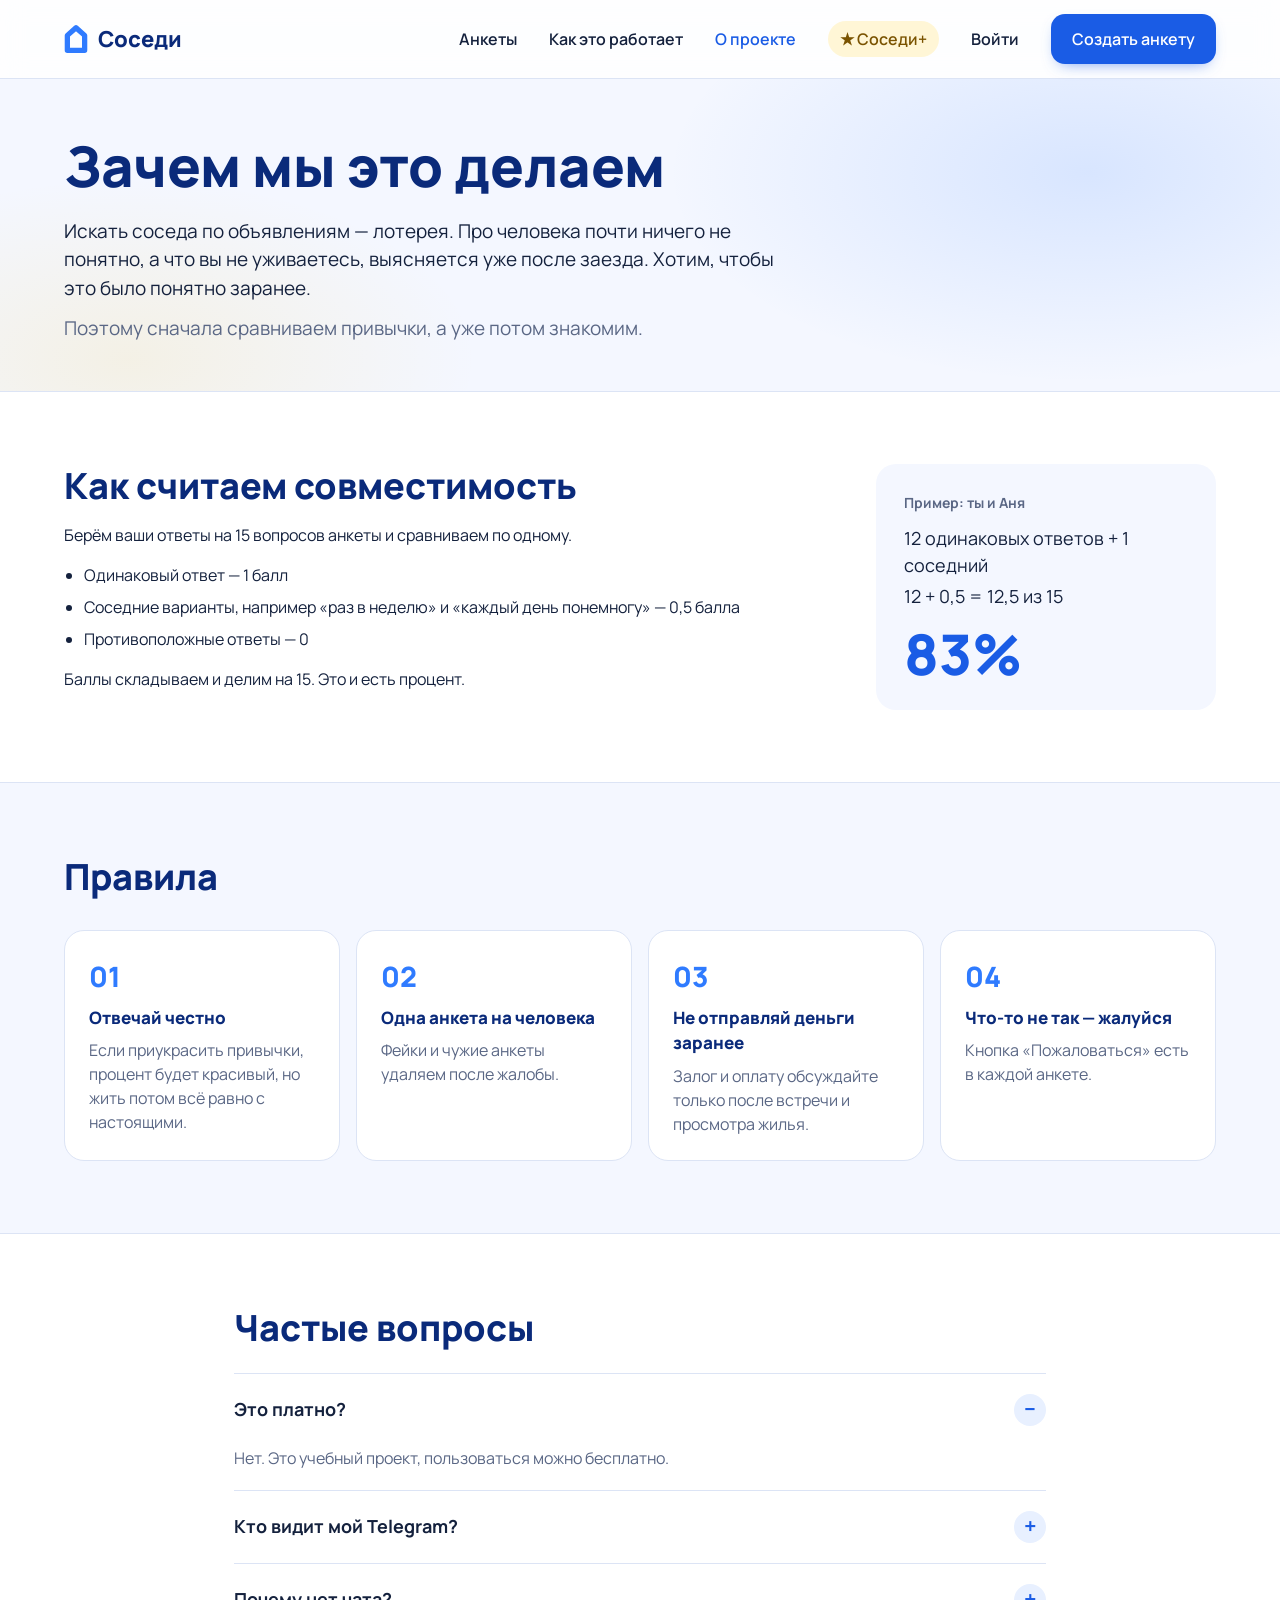
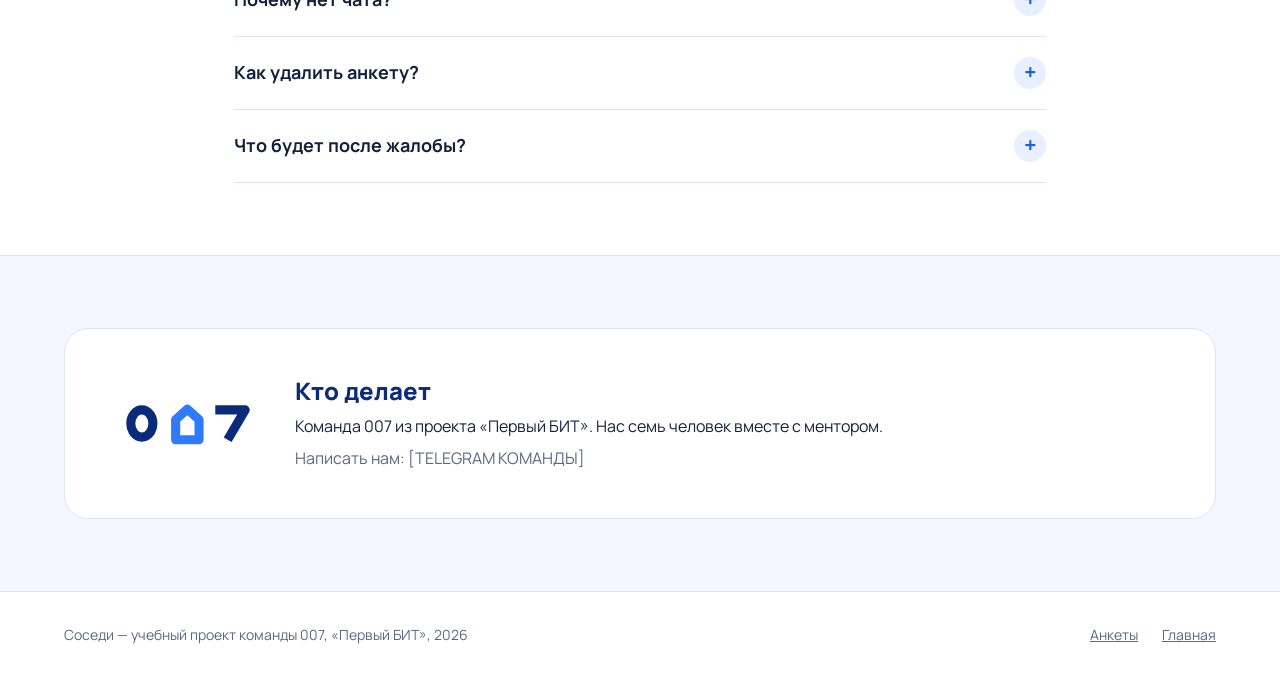
==== commit e275ed3a: "Тексты на сайте: 15 вопросов вместо 9 Co-Authored-By: Claude Opus 5.5 <noreply@anthropic.com> Claude" ====
--- a/docs/about.html
+++ b/docs/about.html
@@ -47,18 +47,18 @@
       <div class="container about__formula">
         <div>
           <h2>Как считаем совместимость</h2>
-          <p>Берём ваши ответы на 9 вопросов анкеты и сравниваем по одному.</p>
+          <p>Берём ваши ответы на 15 вопросов анкеты и сравниваем по одному.</p>
           <ul>
             <li>Одинаковый ответ — 1 балл</li>
             <li>Соседние варианты, например «раз в неделю» и «каждый день понемногу» — 0,5 балла</li>
             <li>Противоположные ответы — 0</li>
           </ul>
-          <p>Баллы складываем и делим на 9. Это и есть процент.</p>
+          <p>Баллы складываем и делим на 15. Это и есть процент.</p>
         </div>
         <div class="example">
           <p class="example__label">Пример: ты и Аня</p>
-          <p>7 одинаковых ответов + 1 соседний</p>
-          <p>7 + 0,5 = 7,5 из 9</p>
+          <p>12 одинаковых ответов + 1 соседний</p>
+          <p>12 + 0,5 = 12,5 из 15</p>
           <p class="big-percent">83%</p>
         </div>
       </div>
--- a/docs/css/style.css
+++ b/docs/css/style.css
@@ -2349,3 +2349,91 @@
 .hero__card {
   box-shadow: var(--shadow-hover);
 }
+
+/* ===== Обновление 3: фильтры, редактирование, новые вопросы ===== */
+.field--compact {
+  margin-bottom: 20px;
+  font-size: 15px;
+  font-weight: 700;
+  color: var(--navy);
+}
+
+.field--compact input,
+.field--compact select {
+  margin-top: 8px;
+  padding: 10px 12px;
+  font-size: 15px;
+}
+
+.filters select {
+  width: 100%;
+  border: 1px solid var(--border);
+  border-radius: var(--radius);
+  background: var(--white);
+  font-family: inherit;
+  color: var(--text);
+}
+
+.filters .checkbox + .checkbox {
+  margin-top: 8px;
+}
+
+.range {
+  width: 100%;
+  accent-color: var(--primary);
+}
+
+.person-card__uni {
+  margin-top: -6px;
+  font-size: 14px;
+  color: var(--muted);
+}
+
+.question-section {
+  margin: 32px 0 0;
+  font-size: 13px;
+  font-weight: 800;
+  letter-spacing: 0.06em;
+  text-transform: uppercase;
+  color: var(--primary);
+}
+
+.question-section:first-child {
+  margin-top: 12px;
+}
+
+.habits {
+  margin: 0;
+  padding: 0;
+  list-style: none;
+}
+
+.habits li {
+  display: flex;
+  justify-content: space-between;
+  gap: 16px;
+  padding: 8px 0;
+  border-bottom: 1px solid var(--border);
+  font-size: 14px;
+}
+
+.habits li span {
+  color: var(--muted);
+}
+
+.habits li b {
+  text-align: right;
+}
+
+.mine-edit {
+  margin-top: 12px;
+}
+
+.my-incomplete {
+  margin-top: 12px;
+  font-size: 14px;
+}
+
+#edit-note {
+  margin-top: 16px;
+}
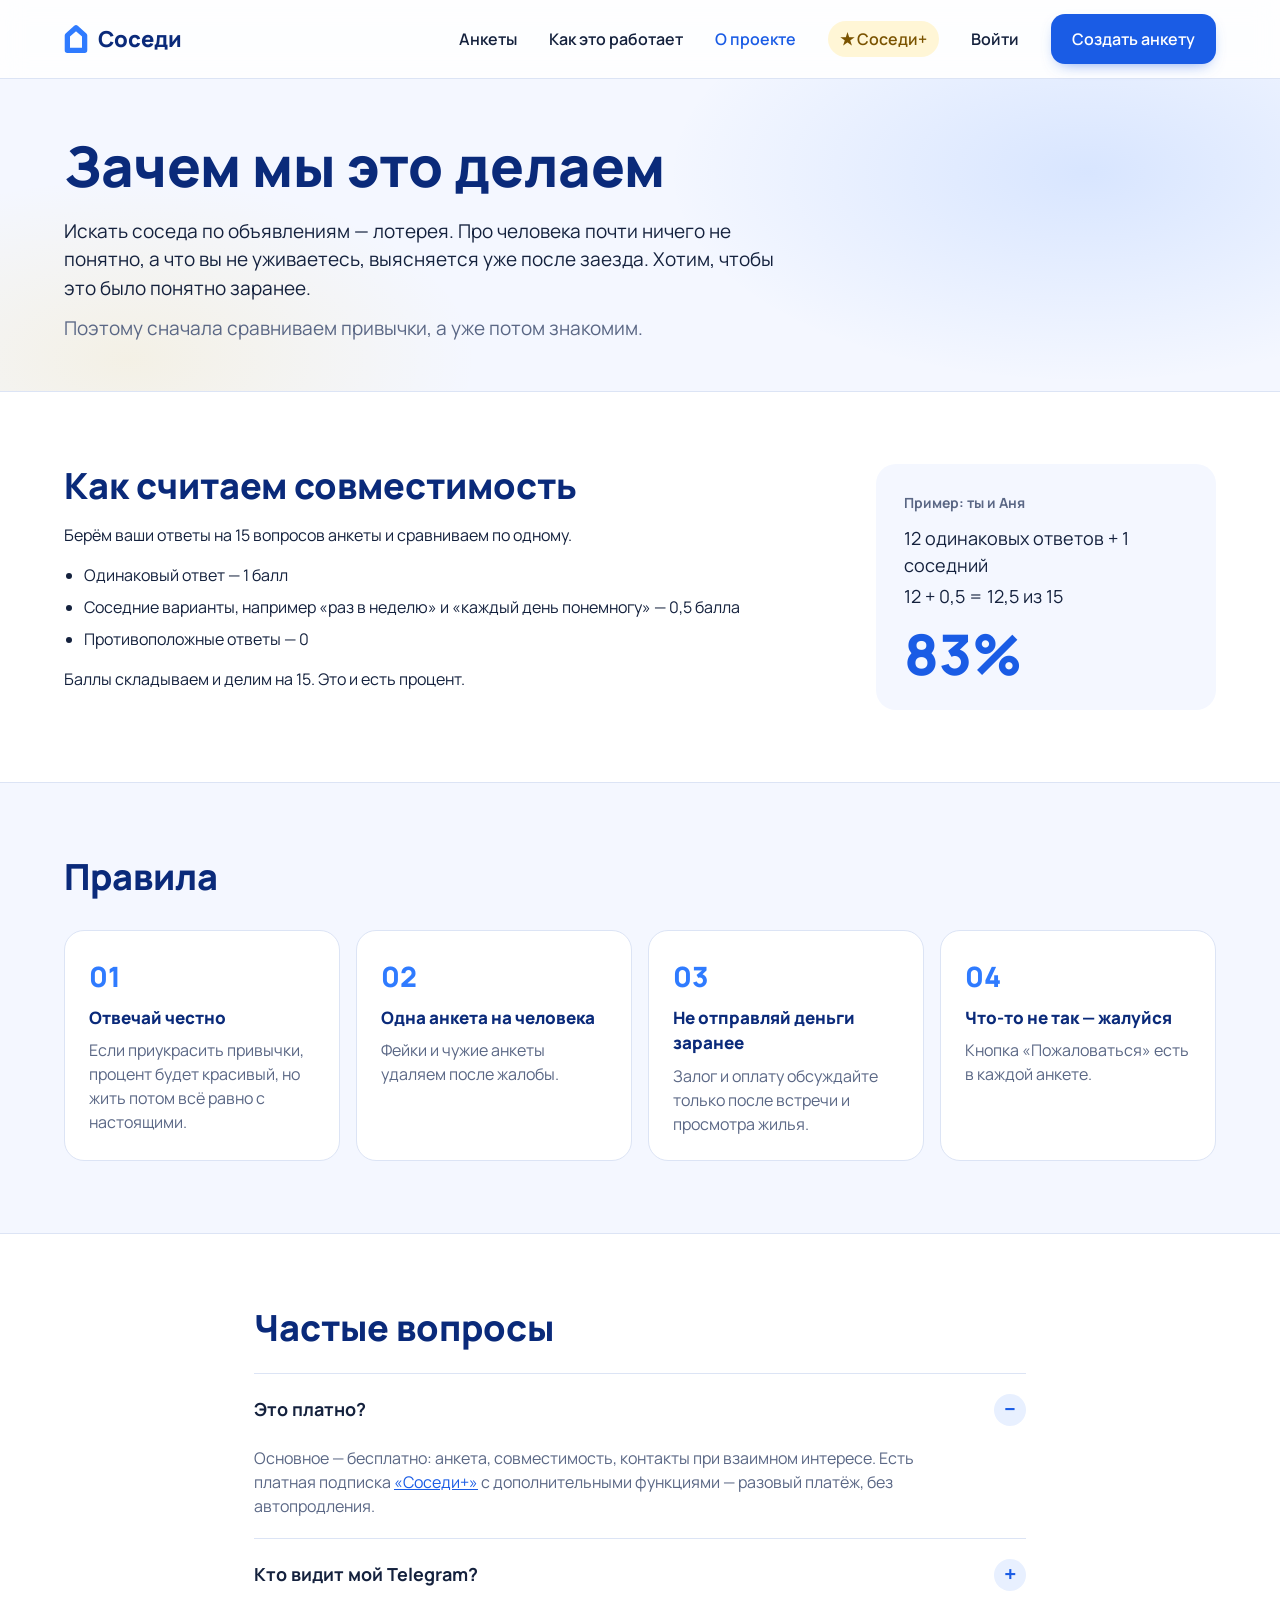
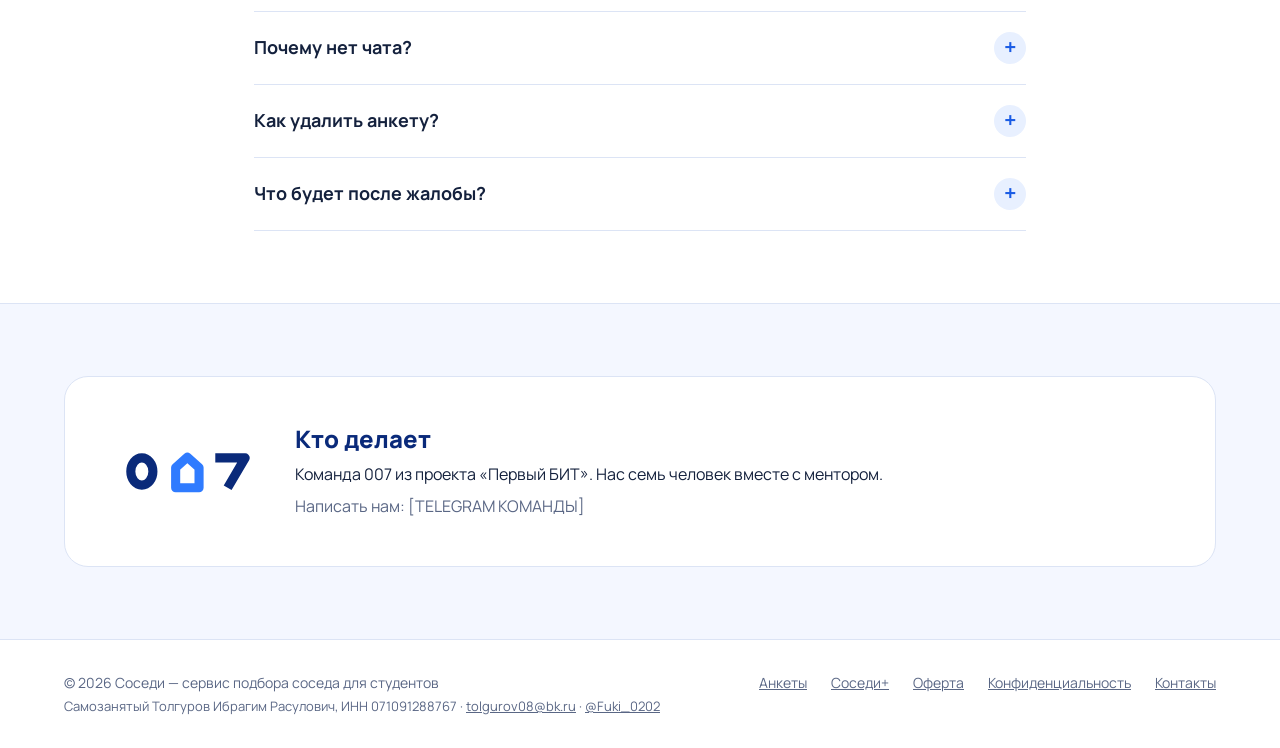
==== commit aae9bd65: "Подготовка к подключению ЮKassa: оферта, политика, контакты и реквизиты, согласия, пометка примеров " ====
--- a/docs/about.html
+++ b/docs/about.html
@@ -6,7 +6,7 @@
   <title>О проекте — Соседи</title>
   <link rel="preconnect" href="https://fonts.googleapis.com">
   <link href="https://fonts.googleapis.com/css2?family=Manrope:wght@400;500;600;700;800&display=swap" rel="stylesheet">
-  <link rel="stylesheet" href="css/style.css">
+  <link rel="stylesheet" href="css/style.css?v=4">
 </head>
 <body>
 
@@ -98,7 +98,7 @@
         <div class="faq">
           <details open>
             <summary>Это платно?</summary>
-            <p>Нет. Это учебный проект, пользоваться можно бесплатно.</p>
+            <p>Основное — бесплатно: анкета, совместимость, контакты при взаимном интересе. Есть платная подписка <a href="premium.html">«Соседи+»</a> с дополнительными функциями — разовый платёж, без автопродления.</p>
           </details>
           <details>
             <summary>Кто видит мой Telegram?</summary>
@@ -141,16 +141,22 @@
 
   <footer class="footer">
     <div class="container footer__inner">
-      <p>Соседи — учебный проект команды 007, «Первый БИТ», 2026</p>
+      <div class="footer__legal">
+        <p>© 2026 Соседи — сервис подбора соседа для студентов</p>
+        <p class="footer__small">Самозанятый Толгуров Ибрагим Расулович, ИНН 071091288767 · <a href="mailto:tolgurov08@bk.ru">tolgurov08@bk.ru</a> · <a href="https://t.me/Fuki_0202">@Fuki_0202</a></p>
+      </div>
       <div class="footer__links">
         <a href="catalog.html">Анкеты</a>
-        <a href="index.html">Главная</a>
+        <a href="premium.html">Соседи+</a>
+        <a href="offer.html">Оферта</a>
+        <a href="privacy.html">Конфиденциальность</a>
+        <a href="contacts.html">Контакты</a>
       </div>
     </div>
   </footer>
 
-  <script src="js/api.js"></script>
-  <script src="js/main.js"></script>
-  <script src="js/about.js"></script>
+  <script src="js/api.js?v=4"></script>
+  <script src="js/main.js?v=4"></script>
+  <script src="js/about.js?v=4"></script>
 </body>
 </html>
--- a/docs/css/style.css
+++ b/docs/css/style.css
@@ -433,6 +433,7 @@
   justify-content: space-between;
   padding-top: 32px;
   padding-bottom: 32px;
+  gap: 24px;
 }
 
 .footer__links {
@@ -2437,3 +2438,120 @@
 #edit-note {
   margin-top: 16px;
 }
+
+/* ===== Обновление 4: документы, подвал, примеры анкет ===== */
+.footer__legal p + p {
+  margin-top: 4px;
+}
+
+.footer__small {
+  font-size: 13px;
+  color: var(--muted);
+}
+
+.footer__links {
+  flex-wrap: wrap;
+}
+
+.container--narrow {
+  max-width: 820px;
+}
+
+.legal h2 {
+  margin: 32px 0 10px;
+  font-size: 20px;
+}
+
+.legal p,
+.legal li {
+  color: var(--text);
+  line-height: 1.6;
+}
+
+.legal p + p {
+  margin-top: 8px;
+}
+
+.legal ul {
+  margin: 8px 0;
+  padding-left: 22px;
+}
+
+.legal__date {
+  margin-top: 8px;
+  color: var(--muted);
+}
+
+.legal__links {
+  margin-top: 28px;
+}
+
+.contacts-grid {
+  display: grid;
+  grid-template-columns: 1fr 1fr;
+  gap: 20px;
+  margin-top: 28px;
+}
+
+.contacts__row {
+  display: flex;
+  justify-content: space-between;
+  gap: 16px;
+  padding: 10px 0;
+  border-bottom: 1px solid var(--border);
+}
+
+.contacts__row span {
+  color: var(--muted);
+}
+
+.demo-badge {
+  display: inline-flex;
+  padding: 4px 10px;
+  background: rgba(255, 255, 255, 0.92);
+  color: var(--muted);
+  border-radius: 999px;
+  font-size: 12px;
+  font-weight: 700;
+}
+
+.person-card__cover .demo-badge {
+  position: absolute;
+  top: 12px;
+  left: 12px;
+}
+
+.demo-badge--inline {
+  background: var(--bg);
+  border: 1px solid var(--border);
+}
+
+.demo-note {
+  margin: 12px 0 0;
+  font-size: 14px;
+}
+
+.plus-plans__note {
+  margin: -8px 0 20px;
+  color: var(--muted);
+}
+
+.modal__legal {
+  margin-top: 12px;
+  font-size: 13px;
+  color: var(--muted);
+}
+
+#consent-field span {
+  font-size: 14px;
+}
+
+@media (max-width: 768px) {
+  .contacts-grid {
+    grid-template-columns: 1fr;
+  }
+}
+
+.contacts-grid .my-card {
+  grid-column: auto;
+}
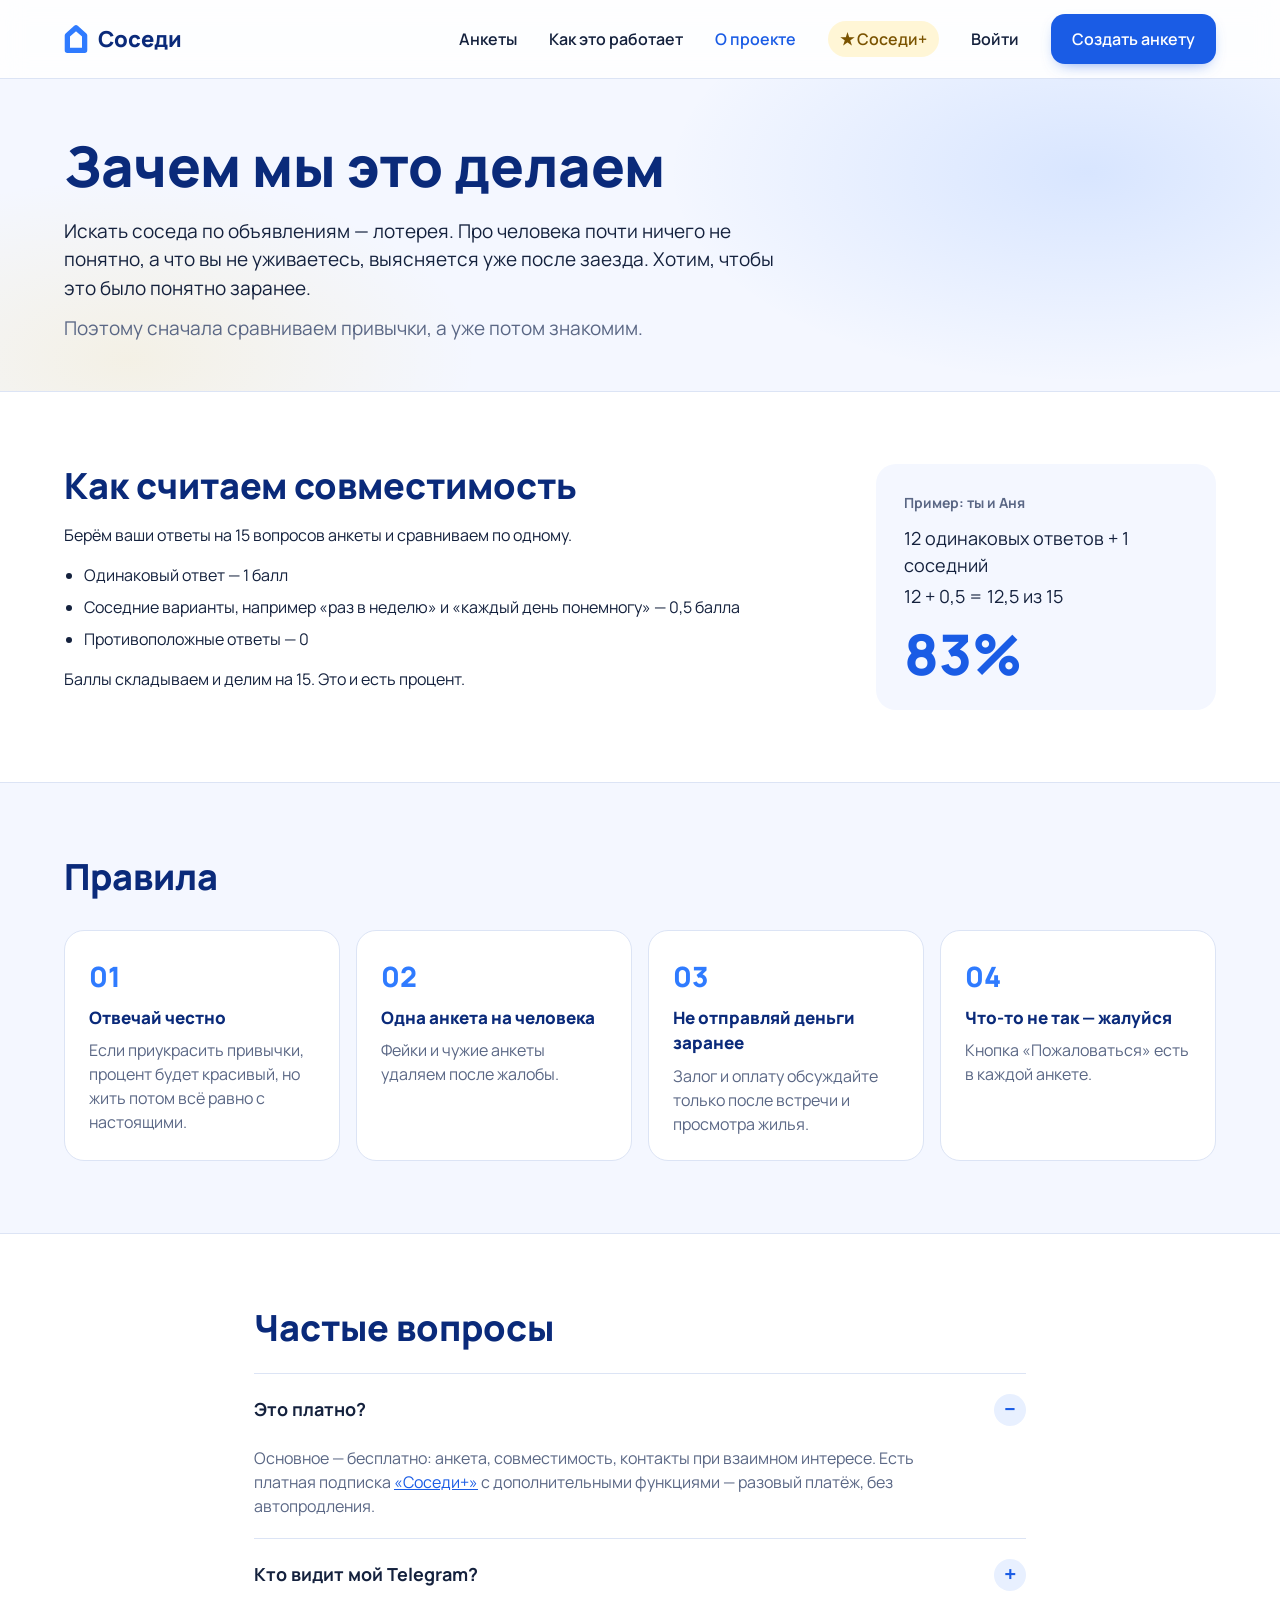
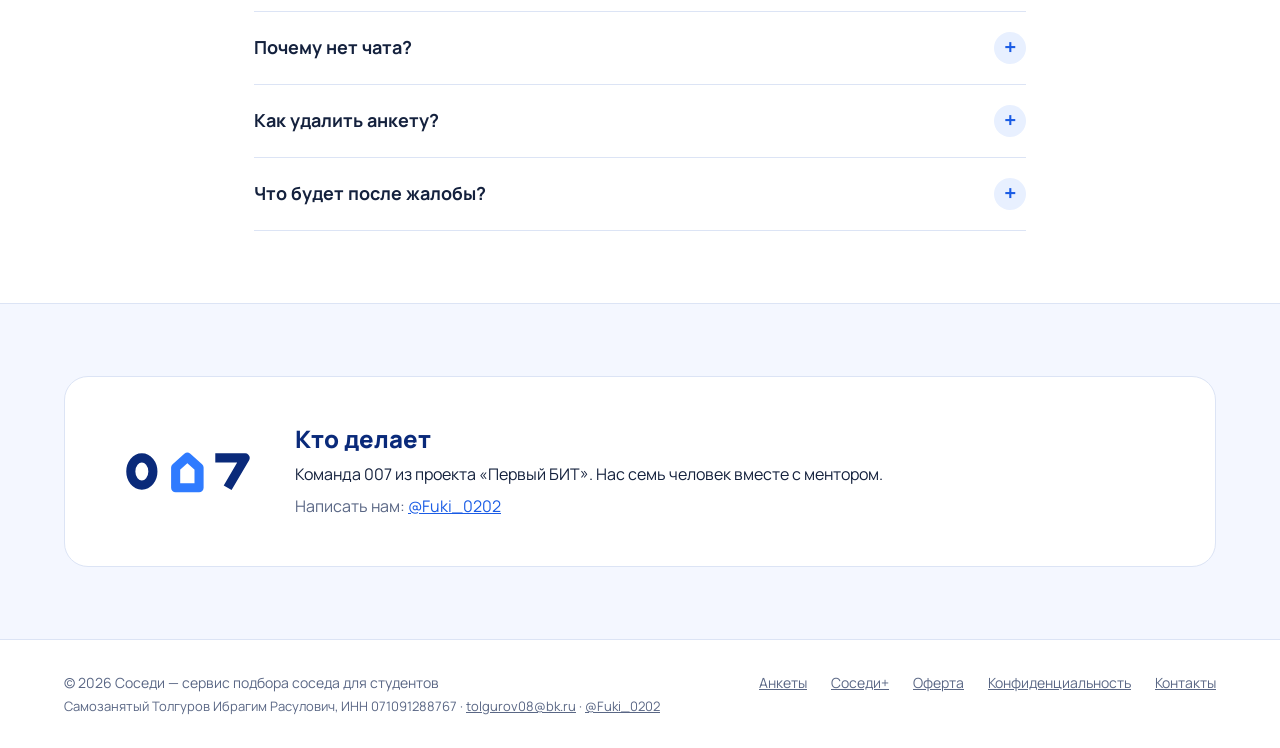
==== commit d10d7637: "О проекте: Telegram для связи Co-Authored-By: Claude Opus 5.5 <noreply@anthropic.com> Claude-Session" ====
--- a/docs/about.html
+++ b/docs/about.html
@@ -6,7 +6,7 @@
   <title>О проекте — Соседи</title>
   <link rel="preconnect" href="https://fonts.googleapis.com">
   <link href="https://fonts.googleapis.com/css2?family=Manrope:wght@400;500;600;700;800&display=swap" rel="stylesheet">
-  <link rel="stylesheet" href="css/style.css?v=4">
+  <link rel="stylesheet" href="css/style.css?v=6">
 </head>
 <body>
 
@@ -132,7 +132,7 @@
           <div>
             <h2>Кто делает</h2>
             <p>Команда 007 из проекта «Первый БИТ». Нас семь человек вместе с ментором.</p>
-            <p class="team__contact">Написать нам: [TELEGRAM КОМАНДЫ]</p>
+            <p class="team__contact">Написать нам: <a href="https://t.me/Fuki_0202">@Fuki_0202</a></p>
           </div>
         </div>
       </div>
@@ -155,8 +155,8 @@
     </div>
   </footer>
 
-  <script src="js/api.js?v=4"></script>
-  <script src="js/main.js?v=4"></script>
-  <script src="js/about.js?v=4"></script>
+  <script src="js/api.js?v=6"></script>
+  <script src="js/main.js?v=6"></script>
+  <script src="js/about.js?v=6"></script>
 </body>
 </html>
--- a/docs/css/style.css
+++ b/docs/css/style.css
@@ -2555,3 +2555,15 @@
 .contacts-grid .my-card {
   grid-column: auto;
 }
+
+.account-actions {
+  display: flex;
+  flex-wrap: wrap;
+  gap: 12px;
+  margin-top: 32px;
+}
+
+.account-delete {
+  max-width: 480px;
+  margin-top: 16px;
+}
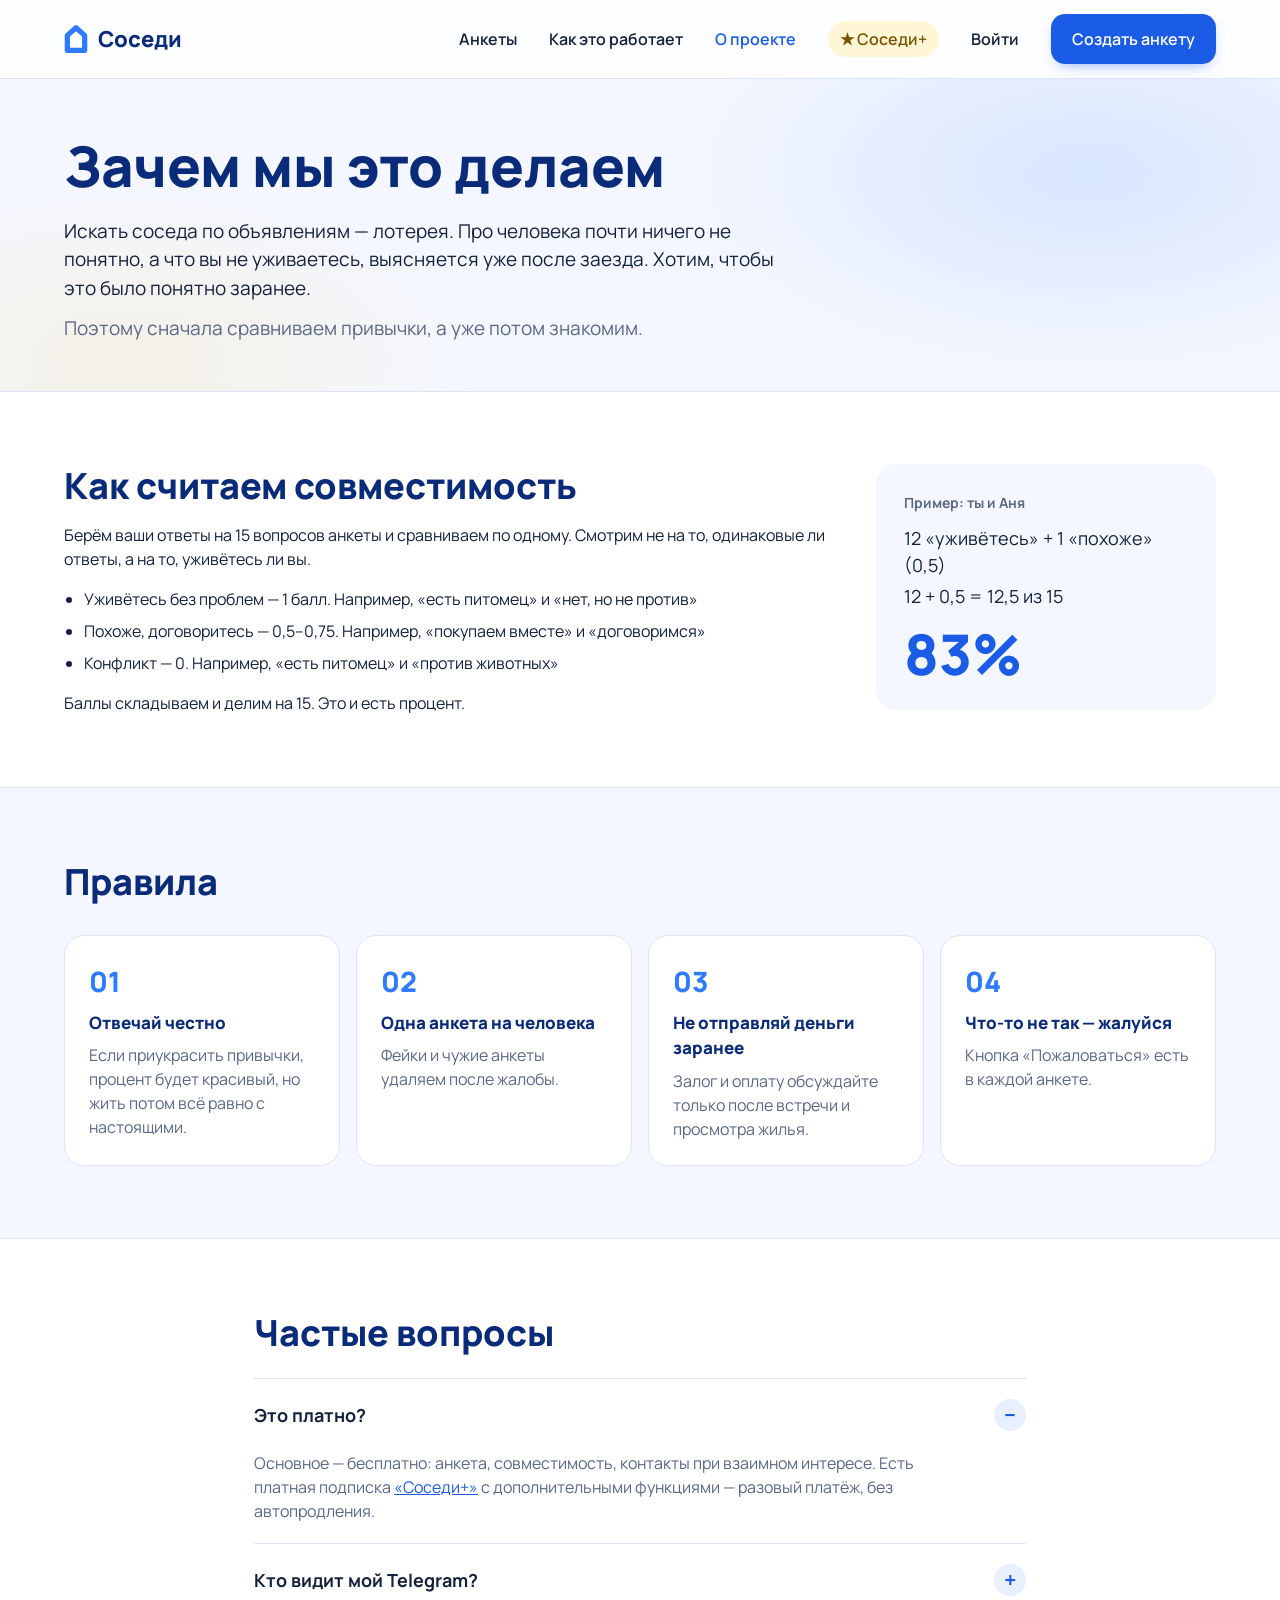
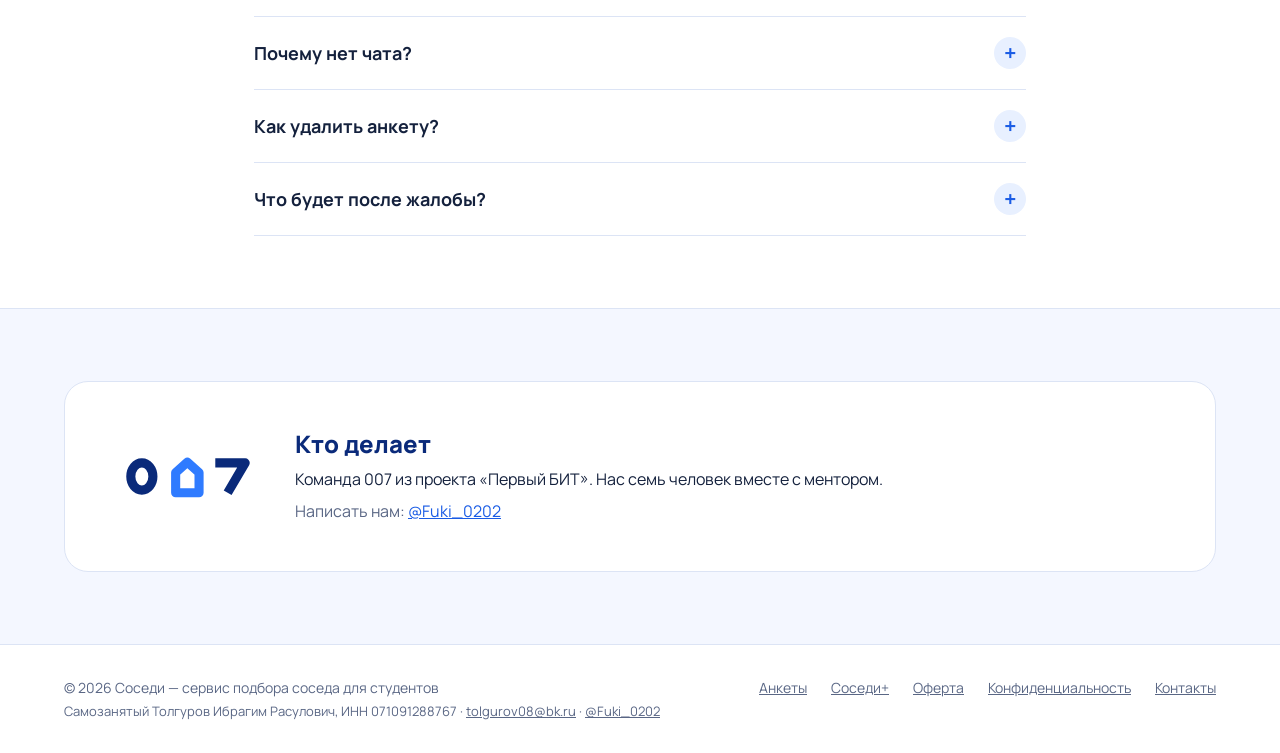
==== commit a92b7e60: "Совместимость по смыслу: таблица баллов для каждого вопроса (питомцы, траты, шум, курение и др.) Co-" ====
--- a/docs/about.html
+++ b/docs/about.html
@@ -6,7 +6,7 @@
   <title>О проекте — Соседи</title>
   <link rel="preconnect" href="https://fonts.googleapis.com">
   <link href="https://fonts.googleapis.com/css2?family=Manrope:wght@400;500;600;700;800&display=swap" rel="stylesheet">
-  <link rel="stylesheet" href="css/style.css?v=6">
+  <link rel="stylesheet" href="css/style.css?v=7">
 </head>
 <body>
 
@@ -47,17 +47,17 @@
       <div class="container about__formula">
         <div>
           <h2>Как считаем совместимость</h2>
-          <p>Берём ваши ответы на 15 вопросов анкеты и сравниваем по одному.</p>
+          <p>Берём ваши ответы на 15 вопросов анкеты и сравниваем по одному. Смотрим не на то, одинаковые ли ответы, а на то, уживётесь ли вы.</p>
           <ul>
-            <li>Одинаковый ответ — 1 балл</li>
-            <li>Соседние варианты, например «раз в неделю» и «каждый день понемногу» — 0,5 балла</li>
-            <li>Противоположные ответы — 0</li>
+            <li>Уживётесь без проблем — 1 балл. Например, «есть питомец» и «нет, но не против»</li>
+            <li>Похоже, договоритесь — 0,5–0,75. Например, «покупаем вместе» и «договоримся»</li>
+            <li>Конфликт — 0. Например, «есть питомец» и «против животных»</li>
           </ul>
           <p>Баллы складываем и делим на 15. Это и есть процент.</p>
         </div>
         <div class="example">
           <p class="example__label">Пример: ты и Аня</p>
-          <p>12 одинаковых ответов + 1 соседний</p>
+          <p>12 «уживётесь» + 1 «похоже» (0,5)</p>
           <p>12 + 0,5 = 12,5 из 15</p>
           <p class="big-percent">83%</p>
         </div>
@@ -155,8 +155,8 @@
     </div>
   </footer>
 
-  <script src="js/api.js?v=6"></script>
-  <script src="js/main.js?v=6"></script>
-  <script src="js/about.js?v=6"></script>
+  <script src="js/api.js?v=7"></script>
+  <script src="js/main.js?v=7"></script>
+  <script src="js/about.js?v=7"></script>
 </body>
 </html>
